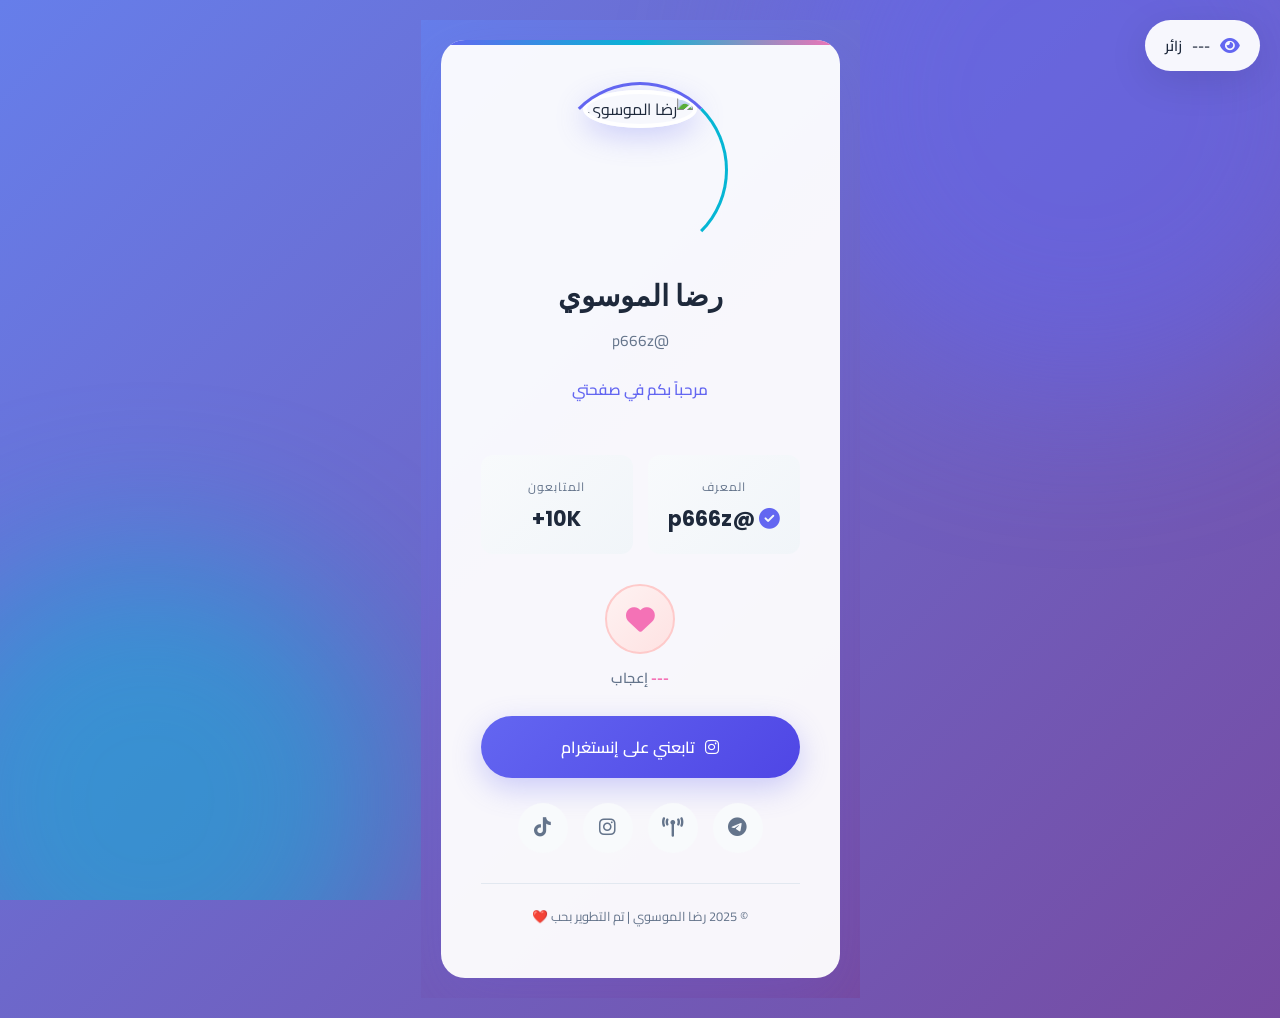
==== رضا.html @ 933c2361 "Update website with new design, visitor counter and like button" ====
<!DOCTYPE html>
<html lang="ar" dir="rtl">
<head>
  <meta charset="UTF-8">
  <meta name="viewport" content="width=device-width, initial-scale=1.0, maximum-scale=1.0, user-scalable=no">
  <meta name="theme-color" content="#6366f1">
  <meta name="description" content="رضا الموسوي - صفحة شخصية">
  
  <title>رضا الموسوي | @p666z</title>
  
  <!-- خطوط -->
  <link rel="preconnect" href="https://fonts.googleapis.com">
  <link rel="preconnect" href="https://fonts.gstatic.com" crossorigin>
  <link href="https://fonts.googleapis.com/css2?family=Cairo:wght@400;600;700&family=Poppins:wght@400;600;700&display=swap" rel="stylesheet">
  
  <!-- أيقونات -->
  <link rel="stylesheet" href="https://cdnjs.cloudflare.com/ajax/libs/font-awesome/6.4.0/css/all.min.css">
  
  <!-- ملف التنسيق -->
  <link rel="stylesheet" href="style.css">
</head>
<body>
  
  <!-- خلفية متحركة -->
  <div class="bg-animation"></div>
  
  <!-- عداد الزوار -->
  <div class="visitor-counter">
    <i class="fa-solid fa-eye"></i>
    <span id="visitor-count">---</span>
    <span>زائر</span>
  </div>
  
  <!-- البطاقة الرئيسية -->
  <div class="card">
    
    <!-- الصورة الشخصية -->
    <div class="profile-wrapper">
      <div class="profile-ring"></div>
      <img class="profile-img" src="https://files.catbox.moe/ebui67.webp" alt="رضا الموسوي">
    </div>
    
    <!-- الهوية -->
    <div class="identity">
      <h1>رضا الموسوي</h1>
      <p class="subtitle">@p666z</p>
    </div>
    
    <!-- نص متحرك -->
    <div class="typed-text" id="typed-output"></div>
    
    <!-- الإحصائيات -->
    <div class="stats">
      <div class="stat-box">
        <div class="stat-label">المعرف</div>
        <div class="stat-value">
          <i class="fa-solid fa-circle-check" style="color: #6366f1;"></i>
          @p666z
        </div>
      </div>
      <div class="stat-box">
        <div class="stat-label">المتابعون</div>
        <div class="stat-value">10K+</div>
      </div>
    </div>
    
    <!-- زر الإعجاب -->
    <div class="like-section">
      <button class="like-btn" id="like-btn" onclick="handleLike()" title="أعجبني!">
        <i class="fa-solid fa-heart"></i>
      </button>
      <div class="like-count">
        <span id="likes-count">---</span> إعجاب
      </div>
    </div>
    
    <!-- زر المتابعة -->
    <a href="https://instagram.com/p666z" class="btn-primary" target="_blank">
      <i class="fa-brands fa-instagram"></i>
      <span>تابعني على إنستغرام</span>
    </a>
    
    <!-- روابط التواصل -->
    <div class="social-links">
      <a href="https://t.me/lJJ2l" class="social-link" title="تلغرام الشخصي" target="_blank">
        <i class="fa-brands fa-telegram"></i>
      </a>
      <a href="https://t.me/z88zy/2" class="social-link" title="قناة التلغرام" target="_blank">
        <i class="fa-solid fa-tower-broadcast"></i>
      </a>
      <a href="https://instagram.com/p666z" class="social-link" title="إنستغرام" target="_blank">
        <i class="fa-brands fa-instagram"></i>
      </a>
      <a href="https://vt.tiktok.com/ZSaJ7Meco/" class="social-link" title="تيك توك" target="_blank">
        <i class="fa-brands fa-tiktok"></i>
      </a>
    </div>
    
    <!-- التذييل -->
    <div class="footer">
      <p>© 2025 رضا الموسوي | تم التطوير بحب ❤️</p>
    </div>
    
  </div>
  
  <!-- رسائل التنبيه -->
  <div class="toast" id="toast"></div>
  
  <!-- ملف الجافاسكربت -->
  <script src="script.js"></script>
  
</body>
</html>
---- style.css ----
/* =========================================
   Modern Minimal Theme - ثيم عصري وهادئ
========================================= */
:root {
  /* ألوان حديثة وهادئة */
  --primary: #6366f1;
  --primary-light: #818cf8;
  --primary-dark: #4f46e5;
  --secondary: #06b6d4;
  --accent: #f472b6;
  
  /* خلفيات */
  --bg-main: linear-gradient(135deg, #667eea 0%, #764ba2 100%);
  --bg-card: rgba(255, 255, 255, 0.95);
  --bg-glass: rgba(255, 255, 255, 0.1);
  
  /* نصوص */
  --text-dark: #1e293b;
  --text-light: #64748b;
  --text-white: #ffffff;
  
  /* تأثيرات */
  --shadow-soft: 0 10px 40px rgba(0, 0, 0, 0.1);
  --shadow-card: 0 20px 60px rgba(99, 102, 241, 0.15);
  --shadow-hover: 0 25px 70px rgba(99, 102, 241, 0.25);
  
  --radius: 24px;
  --radius-sm: 12px;
  --transition: all 0.3s cubic-bezier(0.4, 0, 0.2, 1);
  
  --font-main: 'Cairo', sans-serif;
  --font-display: 'Poppins', sans-serif;
}

* {
  margin: 0;
  padding: 0;
  box-sizing: border-box;
  -webkit-tap-highlight-color: transparent;
}

html, body {
  min-height: 100vh;
  font-family: var(--font-main);
  background: var(--bg-main);
  color: var(--text-dark);
  overflow-x: hidden;
  display: flex;
  justify-content: center;
  align-items: center;
  padding: 20px;
}

/* خلفية متحركة */
.bg-animation {
  position: fixed;
  top: 0;
  left: 0;
  width: 100%;
  height: 100%;
  z-index: -1;
  overflow: hidden;
}

.bg-animation::before,
.bg-animation::after {
  content: '';
  position: absolute;
  border-radius: 50%;
  filter: blur(80px);
  opacity: 0.5;
  animation: float 20s ease-in-out infinite;
}

.bg-animation::before {
  width: 600px;
  height: 600px;
  background: var(--primary);
  top: -200px;
  right: -100px;
  animation-delay: 0s;
}

.bg-animation::after {
  width: 500px;
  height: 500px;
  background: var(--secondary);
  bottom: -150px;
  left: -100px;
  animation-delay: -10s;
}

@keyframes float {
  0%, 100% { transform: translate(0, 0) rotate(0deg); }
  33% { transform: translate(30px, -30px) rotate(120deg); }
  66% { transform: translate(-20px, 20px) rotate(240deg); }
}

/* عداد الزوار */
.visitor-counter {
  position: fixed;
  top: 20px;
  right: 20px;
  background: var(--bg-card);
  padding: 12px 20px;
  border-radius: 50px;
  box-shadow: var(--shadow-soft);
  display: flex;
  align-items: center;
  gap: 10px;
  font-size: 0.9rem;
  font-weight: 600;
  color: var(--text-dark);
  z-index: 1000;
  backdrop-filter: blur(10px);
}

.visitor-counter i {
  color: var(--primary);
  font-size: 1.1rem;
}

.visitor-count {
  color: var(--primary-dark);
  font-weight: 700;
}

/* البطاقة الرئيسية */
.card {
  background: var(--bg-card);
  border-radius: var(--radius);
  padding: 50px 40px;
  width: 100%;
  max-width: 420px;
  box-shadow: var(--shadow-card);
  text-align: center;
  position: relative;
  overflow: hidden;
  transition: var(--transition);
}

.card:hover {
  transform: translateY(-5px);
  box-shadow: var(--shadow-hover);
}

.card::before {
  content: '';
  position: absolute;
  top: 0;
  left: 0;
  right: 0;
  height: 5px;
  background: linear-gradient(90deg, var(--primary), var(--secondary), var(--accent));
}

/* صورة البروفايل */
.profile-wrapper {
  position: relative;
  width: 160px;
  height: 160px;
  margin: 0 auto 25px;
}

.profile-img {
  width: 100%;
  height: 100%;
  border-radius: 50%;
  object-fit: cover;
  border: 4px solid white;
  box-shadow: 0 8px 30px rgba(99, 102, 241, 0.3);
}

.profile-ring {
  position: absolute;
  top: -8px;
  left: -8px;
  right: -8px;
  bottom: -8px;
  border: 3px solid transparent;
  border-top-color: var(--primary);
  border-right-color: var(--secondary);
  border-radius: 50%;
  animation: spin 8s linear infinite;
}

@keyframes spin {
  to { transform: rotate(360deg); }
}

/* الهوية */
.identity h1 {
  font-family: var(--font-display);
  font-size: 1.8rem;
  font-weight: 700;
  color: var(--text-dark);
  margin-bottom: 8px;
}

.identity .subtitle {
  color: var(--text-light);
  font-size: 0.95rem;
  margin-bottom: 20px;
}

/* نص متحرك */
.typed-text {
  min-height: 50px;
  color: var(--primary);
  font-weight: 600;
  font-size: 0.95rem;
  margin-bottom: 30px;
}

/* الإحصائيات */
.stats {
  display: grid;
  grid-template-columns: 1fr 1fr;
  gap: 15px;
  margin-bottom: 30px;
}

.stat-box {
  background: linear-gradient(135deg, #f8fafc 0%, #f1f5f9 100%);
  padding: 20px;
  border-radius: var(--radius-sm);
  transition: var(--transition);
}

.stat-box:hover {
  transform: scale(1.02);
  background: linear-gradient(135deg, #f1f5f9 0%, #e2e8f0 100%);
}

.stat-label {
  font-size: 0.75rem;
  color: var(--text-light);
  text-transform: uppercase;
  letter-spacing: 1px;
  margin-bottom: 5px;
}

.stat-value {
  font-family: var(--font-display);
  font-size: 1.3rem;
  font-weight: 700;
  color: var(--text-dark);
}

/* زر الإعجاب */
.like-section {
  margin-bottom: 25px;
}

.like-btn {
  background: linear-gradient(135deg, #fef2f2 0%, #fee2e2 100%);
  border: 2px solid #fecaca;
  width: 70px;
  height: 70px;
  border-radius: 50%;
  cursor: pointer;
  display: inline-flex;
  align-items: center;
  justify-content: center;
  transition: var(--transition);
  position: relative;
}

.like-btn:hover {
  transform: scale(1.1);
  box-shadow: 0 10px 30px rgba(244, 114, 182, 0.3);
}

.like-btn.liked {
  background: linear-gradient(135deg, #f472b6 0%, #ec4899 100%);
  border-color: transparent;
}

.like-btn.liked i {
  color: white;
  animation: heart-beat 0.5s ease;
}

.like-btn i {
  font-size: 1.8rem;
  color: #f472b6;
  transition: var(--transition);
}

@keyframes heart-beat {
  0% { transform: scale(1); }
  25% { transform: scale(1.3); }
  50% { transform: scale(1); }
  75% { transform: scale(1.2); }
  100% { transform: scale(1); }
}

.like-count {
  margin-top: 10px;
  font-weight: 600;
  color: var(--text-light);
  font-size: 0.9rem;
}

.like-count span {
  color: var(--accent);
  font-weight: 700;
}

/* زر المتابعة */
.btn-primary {
  display: inline-flex;
  align-items: center;
  justify-content: center;
  gap: 10px;
  width: 100%;
  padding: 16px 30px;
  background: linear-gradient(135deg, var(--primary) 0%, var(--primary-dark) 100%);
  color: white;
  text-decoration: none;
  border-radius: 50px;
  font-weight: 600;
  font-size: 1rem;
  transition: var(--transition);
  box-shadow: 0 10px 30px rgba(99, 102, 241, 0.3);
  border: none;
  cursor: pointer;
}

.btn-primary:hover {
  transform: translateY(-3px);
  box-shadow: 0 15px 40px rgba(99, 102, 241, 0.4);
}

/* روابط التواصل */
.social-links {
  display: flex;
  justify-content: center;
  gap: 15px;
  margin-top: 25px;
}

.social-link {
  width: 50px;
  height: 50px;
  border-radius: 50%;
  display: flex;
  align-items: center;
  justify-content: center;
  background: #f8fafc;
  color: var(--text-light);
  text-decoration: none;
  font-size: 1.2rem;
  transition: var(--transition);
}

.social-link:hover {
  background: var(--primary);
  color: white;
  transform: translateY(-3px);
  box-shadow: 0 10px 25px rgba(99, 102, 241, 0.3);
}

/* التذييل */
.footer {
  margin-top: 30px;
  padding-top: 20px;
  border-top: 1px solid #e2e8f0;
  font-size: 0.8rem;
  color: var(--text-light);
}

/* رسائل التنبيه */
.toast {
  position: fixed;
  bottom: 30px;
  left: 50%;
  transform: translateX(-50%) translateY(100px);
  background: var(--text-dark);
  color: white;
  padding: 15px 30px;
  border-radius: 50px;
  font-size: 0.9rem;
  opacity: 0;
  transition: all 0.3s ease;
  z-index: 2000;
}

.toast.show {
  transform: translateX(-50%) translateY(0);
  opacity: 1;
}

/* Responsive */
@media (max-width: 480px) {
  .card {
    padding: 40px 25px;
  }
  
  .identity h1 {
    font-size: 1.5rem;
  }
  
  .profile-wrapper {
    width: 140px;
    height: 140px;
  }
  
  .visitor-counter {
    top: 10px;
    right: 10px;
    padding: 10px 15px;
    font-size: 0.8rem;
  }
}
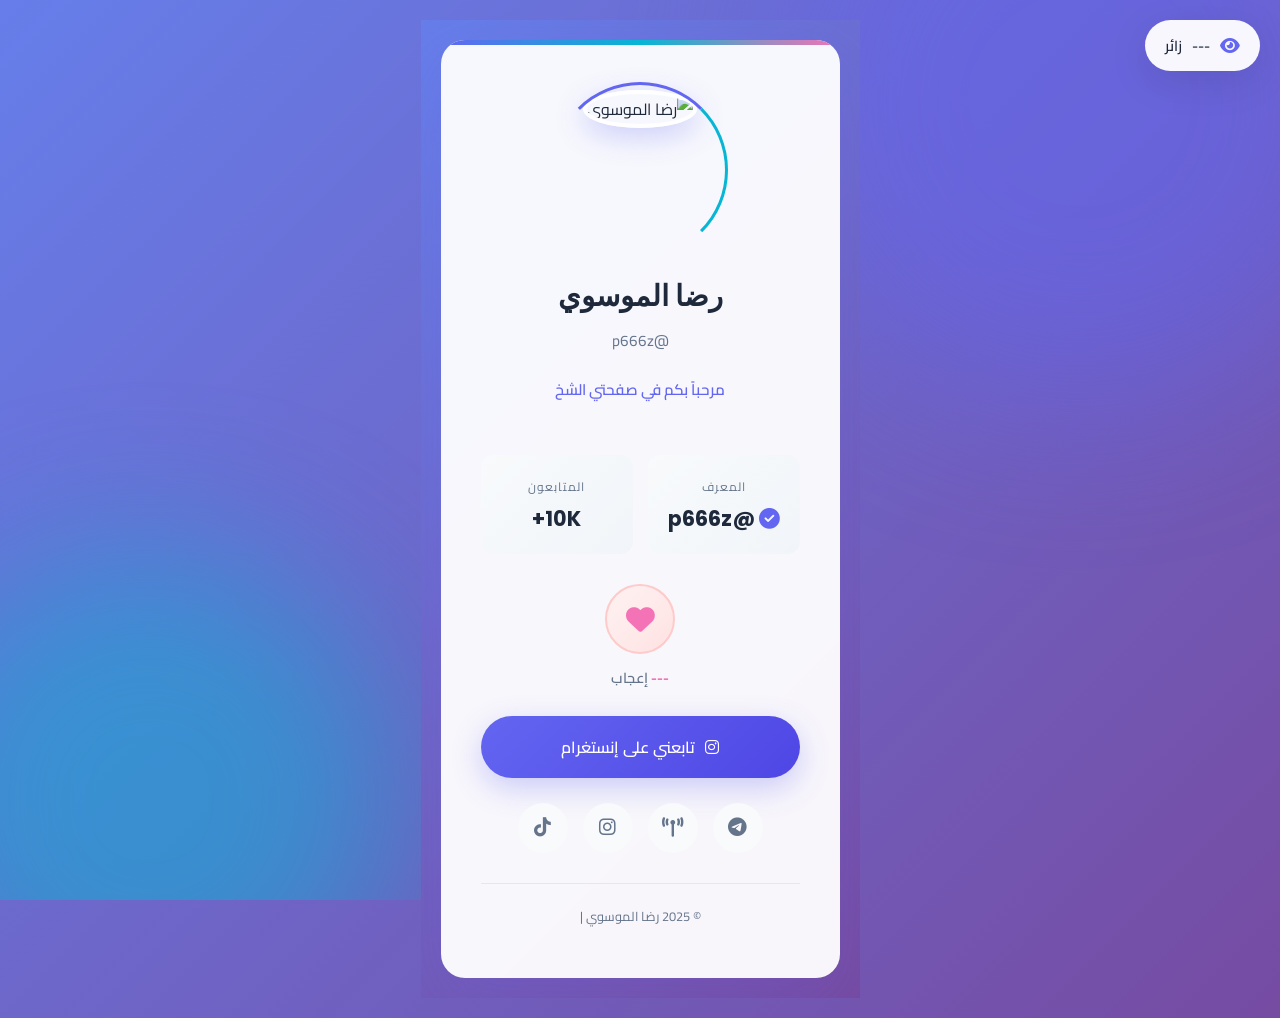
==== commit 329ae3db: "Update رضا.html" ====
--- a/رضا.html
+++ b/رضا.html
@@ -98,7 +98,7 @@
     
     <!-- التذييل -->
     <div class="footer">
-      <p>© 2025 رضا الموسوي | تم التطوير بحب ❤️</p>
+      <p>© 2025 رضا الموسوي | </p>
     </div>
     
   </div>
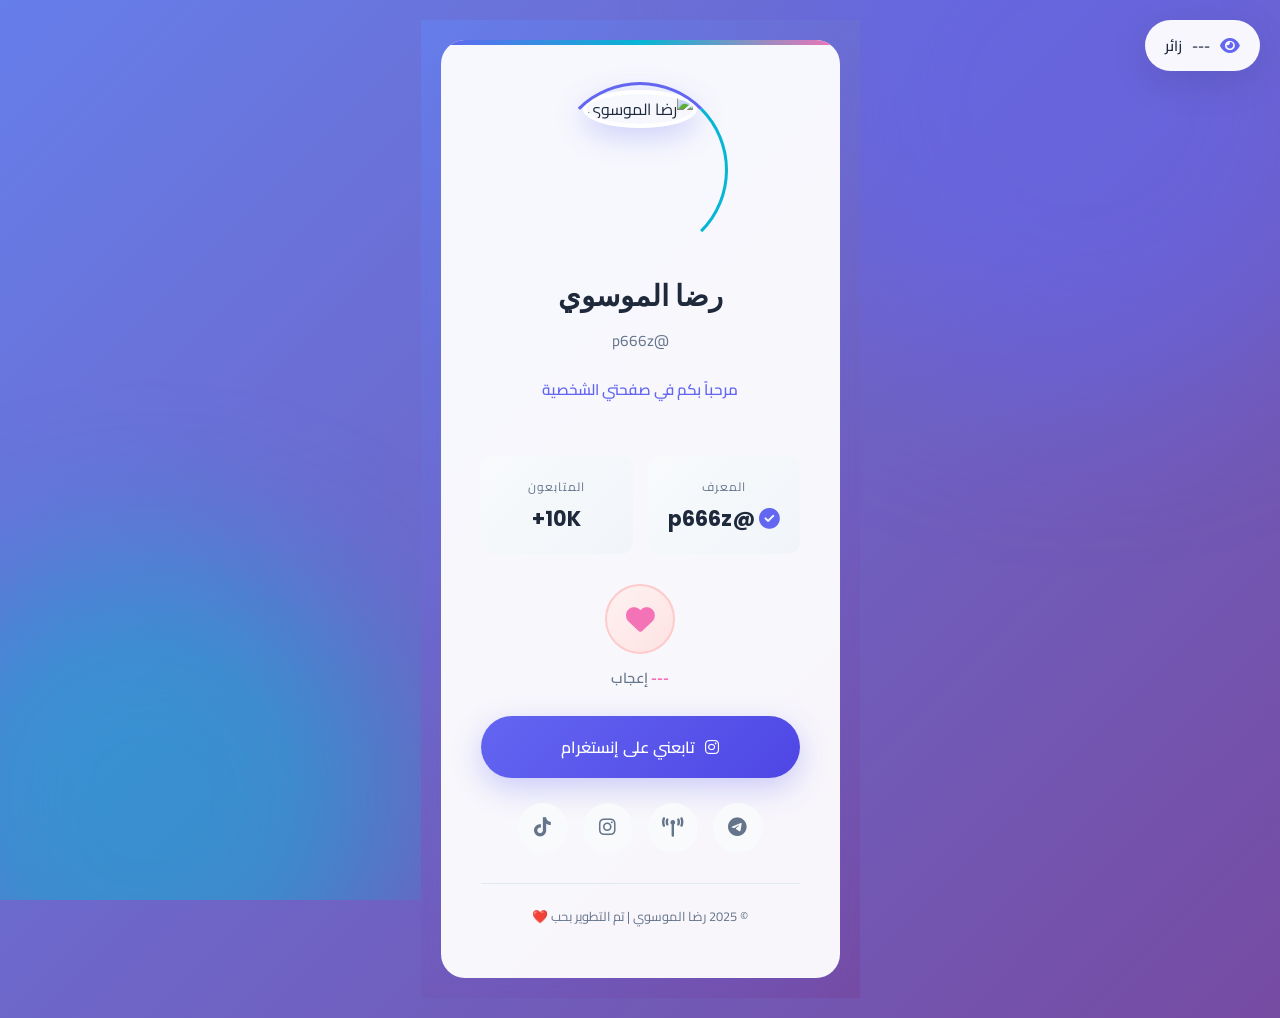
==== commit f7e2d18e: "Add files via upload" ====
--- a/رضا.html
+++ b/رضا.html
@@ -98,7 +98,7 @@
     
     <!-- التذييل -->
     <div class="footer">
-      <p>© 2025 رضا الموسوي | </p>
+      <p>© 2025 رضا الموسوي | تم التطوير بحب ❤️</p>
     </div>
     
   </div>
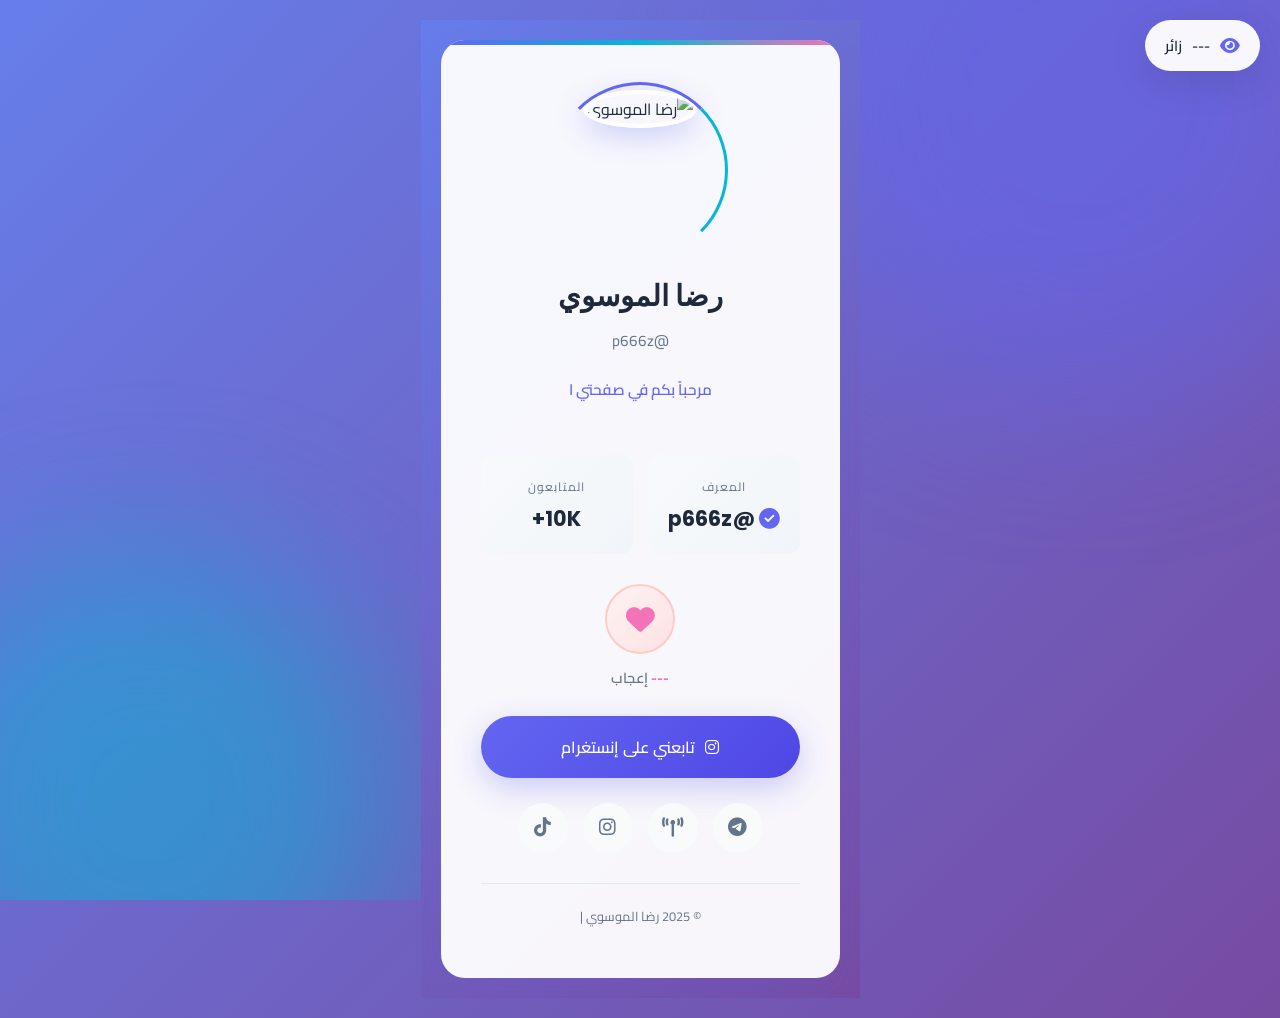
==== commit aadf783b: "Update رضا.html" ====
--- a/رضا.html
+++ b/رضا.html
@@ -98,7 +98,7 @@
     
     <!-- التذييل -->
     <div class="footer">
-      <p>© 2025 رضا الموسوي | تم التطوير بحب ❤️</p>
+      <p>© 2025 رضا الموسوي | </p>
     </div>
     
   </div>
